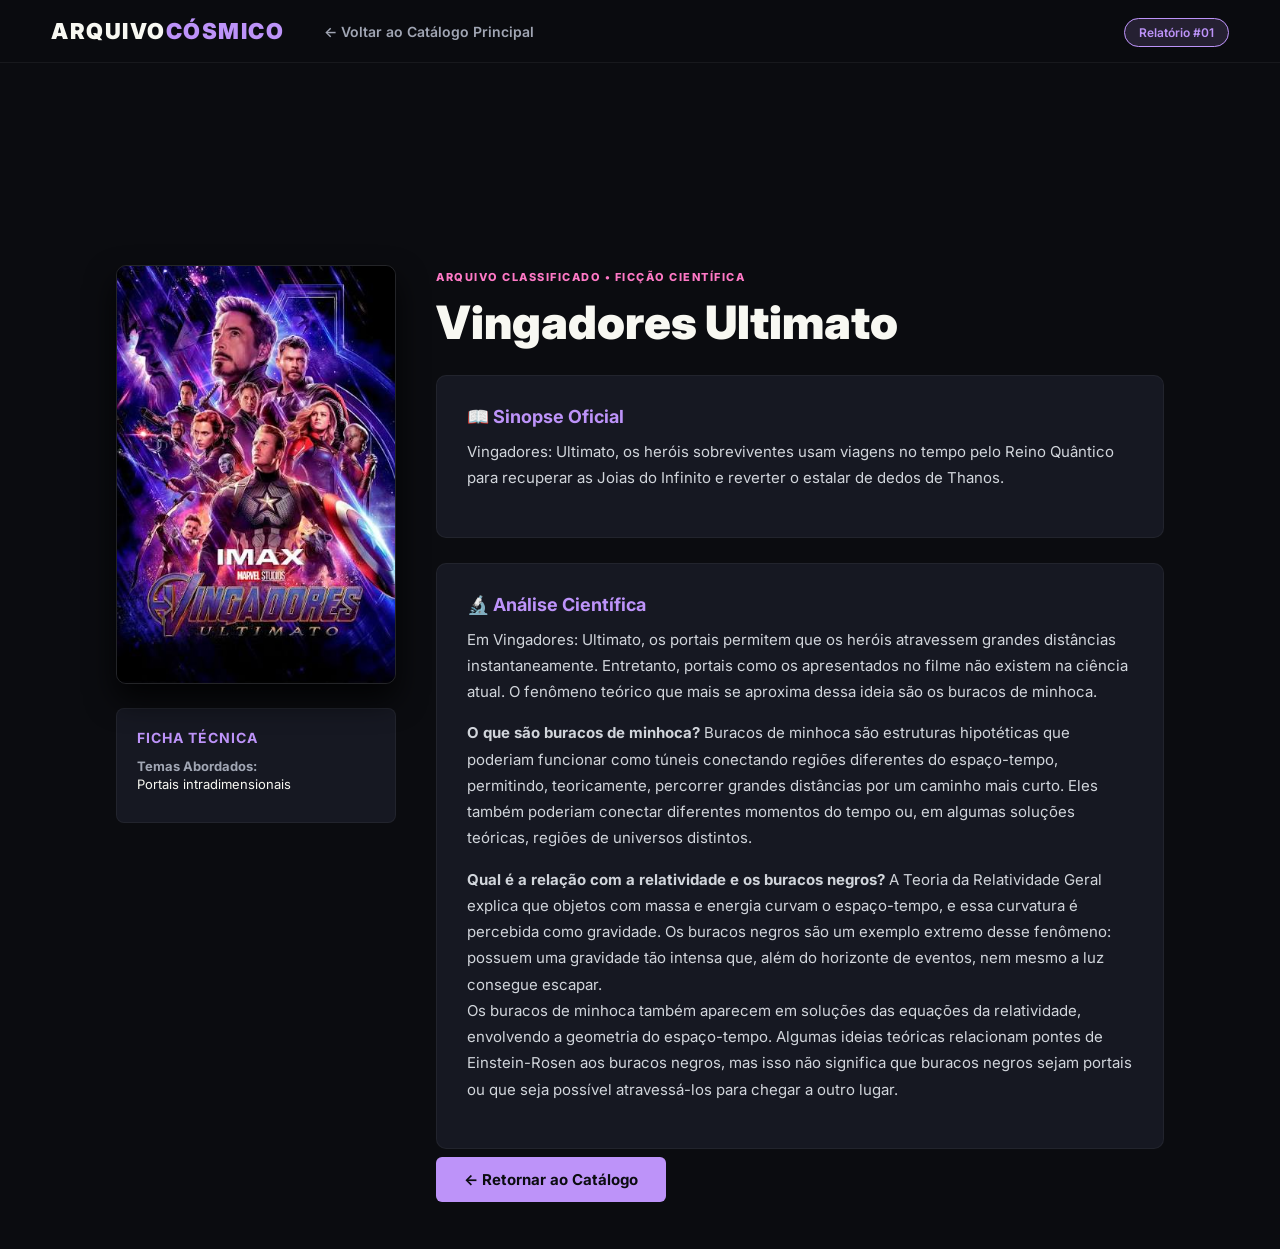
==== filmes/filme1.html @ fa0cc188 "Add CSS styles, images, and HTML files for movie details" ====
<!DOCTYPE html>
<html lang="pt-br">
<head>
    <meta charset="UTF-8">
    <meta name="viewport" content="width=device-width, initial-scale=1.0">
    <title>Vingadores Ultimato | Arquivo Cósmico</title>
    <link rel="stylesheet" href="/assets/css/style.css">
    <link href="https://fonts.googleapis.com/css2?family=Inter:wght@400;600;800;900&display=swap" rel="stylesheet">
</head>
<body>

    <header class="navbar">
        <div class="nav-esquerda">
            <h1 class="logo">ARQUIVO<span>CÓSMICO</span></h1>
            <nav>
                <a href="/index.html">&#8592; Voltar ao Catálogo Principal</a>
            </nav>
        </div>
        <div class="nav-direita">
            <span class="perfil-badge">Relatório #01</span>
        </div>
    </header>

    <!-- Imagem de Fundo Panorâmica -->
    <div class="banner-filme"></div>

    <!-- Divisão em 2 Colunas: Barra Lateral + Conteúdo -->
    <main class="container-detalhes">
        <div class="grid-interna">
            
            <!-- COLUNA ESQUERDA: Pôster e Ficha Técnica -->
            <aside class="poster-lateral">
                <img src="/assets/img/VingadoresUltimato.png" alt="Pôster Interestelar">
                
                <div class="ficha-tecnica">
                    <h4>Ficha Técnica</h4>
                    <div class="ficha-item">
                        <strong>Temas Abordados:</strong>
                        Portais intradimensionais                     </div>
                </div>
            </aside>

            <!-- COLUNA DIREITA: Textos do Trabalho -->
            <section class="conteudo-principal">
                <span class="tag-destaque">ARQUIVO CLASSIFICADO • FICÇÃO CIENTÍFICA</span>
                <h1>Vingadores Ultimato</h1>
            

                <!-- Bloco 1: Sinopse -->
                <div class="bloco-artigo">
                    <h3>&#128214; Sinopse Oficial</h3>
                    <p>
                       Vingadores: Ultimato, os heróis sobreviventes usam viagens no tempo pelo Reino Quântico para recuperar as Joias do Infinito e reverter o estalar de dedos de Thanos.                    </p>
                </div>

                <!-- Bloco 2: Análise do Trabalho -->
                <div class="bloco-artigo">
                    <h3>&#128300; Análise Científica</h3>
                    <p>
                        Em Vingadores: Ultimato, os portais permitem que os heróis atravessem grandes distâncias instantaneamente. Entretanto, portais como os apresentados no filme não existem na ciência atual. O fenômeno teórico que mais se aproxima dessa ideia são os buracos de minhoca.                   </p>
                    <p>
                        <strong>O que são buracos de minhoca?</strong> Buracos de minhoca são estruturas hipotéticas que poderiam funcionar como túneis conectando regiões diferentes do espaço-tempo, permitindo, teoricamente, percorrer grandes distâncias por um caminho mais curto. Eles também poderiam conectar diferentes momentos do tempo ou, em algumas soluções teóricas, regiões de universos distintos.                    </p>
                    <p>
                        <strong>Qual é a relação com a relatividade e os buracos negros?</strong>  A Teoria da Relatividade Geral explica que objetos com massa e energia curvam o espaço-tempo, e essa curvatura é percebida como gravidade. Os buracos negros são um exemplo extremo desse fenômeno: possuem uma gravidade tão intensa que, além do horizonte de eventos, nem mesmo a luz consegue escapar. <br>     Os buracos de minhoca também aparecem em soluções das equações da relatividade, envolvendo a geometria do espaço-tempo. Algumas ideias teóricas relacionam pontes de Einstein-Rosen aos buracos negros, mas isso não significa que buracos negros sejam portais ou que seja possível atravessá-los para chegar a outro lugar.
                    </div>

                <br>
                <a href="/index.html" class="btn-primario">&#8592; Retornar ao Catálogo</a>
            </section>

        </div>
    </main>

</body>
</html>
---- assets/css/style.css ----
:root {
    --bg-principal: #0b0c10;
    --bg-card: #161822;
    --cor-destaque: #bd93f9; /* Roxo espacial */
    --cor-secundaria: #ff79c6;
    --verde-match: #50fa7b;
    --texto-branco: #f8f8f2;
    --texto-cinza: #a1a6b4;
}

* {
    margin: 0;
    padding: 0;
    box-sizing: border-box;
    font-family: 'Inter', sans-serif;
    scroll-behavior: smooth;
}

body {
    background-color: var(--bg-principal);
    color: var(--texto-branco);
    overflow-x: hidden;
}

/* NAVBAR GLASSMORPHISM */
.navbar {
    display: flex;
    justify-content: space-between;
    align-items: center;
    padding: 18px 4%;
    background: rgba(11, 12, 16, 0.85);
    backdrop-filter: blur(12px);
    position: fixed;
    width: 100%;
    top: 0;
    z-index: 1000;
    border-bottom: 1px solid rgba(255, 255, 255, 0.06);
}

.nav-esquerda {
    display: flex;
    align-items: center;
    gap: 40px;
}

.logo {
    font-size: 22px;
    font-weight: 900;
    letter-spacing: 1.5px;
    color: var(--texto-branco);
}

.logo span {
    color: var(--cor-destaque);
}

.navbar nav a {
    color: var(--texto-cinza);
    text-decoration: none;
    margin-right: 22px;
    font-size: 14px;
    font-weight: 600;
    transition: color 0.3s;
}

.navbar nav a:hover, .navbar nav a.ativo {
    color: var(--texto-branco);
}

.perfil-badge {
    background: rgba(189, 147, 249, 0.15);
    border: 1px solid var(--cor-destaque);
    color: var(--cor-destaque);
    padding: 6px 14px;
    border-radius: 20px;
    font-size: 12px;
    font-weight: 600;
}

/* HERO BANNER */
.hero {
    position: relative;
    height: 80vh;
    background: url('https://images.unsplash.com/photo-1462331940025-496dfbfc7564?auto=format&fit=crop&w=1600&q=80') center/cover no-repeat;
    display: flex;
    align-items: center;
    padding: 0 4%;
}

.hero-overlay {
    position: absolute;
    inset: 0;
    background: linear-gradient(90deg, #0b0c10 25%, rgba(11,12,16,0.6) 65%, transparent 100%),
                linear-gradient(0deg, #0b0c10 5%, transparent 40%);
}

.hero-content {
    position: relative;
    z-index: 2;
    max-width: 600px;
    margin-top: 50px;
}

.tag-destaque {
    display: inline-block;
    font-size: 11px;
    font-weight: 800;
    letter-spacing: 1.5px;
    color: var(--cor-secundaria);
    margin-bottom: 10px;
}

.hero-content h2 {
    font-size: 56px;
    font-weight: 900;
    line-height: 1.05;
    margin-bottom: 15px;
}

.hero-meta {
    display: flex;
    align-items: center;
    gap: 15px;
    font-size: 14px;
    font-weight: 600;
    margin-bottom: 20px;
}

.relevancia { color: var(--verde-match); }
.idade, .qualidade {
    border: 1px solid var(--texto-cinza);
    padding: 2px 6px;
    border-radius: 3px;
    font-size: 11px;
}

.hero-content p {
    color: var(--texto-cinza);
    font-size: 16px;
    line-height: 1.6;
    margin-bottom: 28px;
}

.hero-botoes {
    display: flex;
    gap: 15px;
}

.btn-primario, .btn-secundario {
    padding: 13px 28px;
    border-radius: 6px;
    font-weight: 700;
    font-size: 15px;
    text-decoration: none;
    transition: all 0.25s ease;
}

.btn-primario {
    background-color: var(--cor-destaque);
    color: #0b0c10;
}

.btn-primario:hover {
    background-color: #d2b4fc;
    transform: translateY(-2px);
}

.btn-secundario {
    background-color: rgba(255, 255, 255, 0.12);
    color: var(--texto-branco);
    backdrop-filter: blur(5px);
}

.btn-secundario:hover {
    background-color: rgba(255, 255, 255, 0.22);
}

/* DIVISÕES DE CATEGORIAS */
.catalogo {
    padding: 10px 4% 60px;
    position: relative;
    z-index: 5;
    margin-top: -50px; /* Sobrepõe levemente o banner como na Netflix */
}

.sessao-categoria {
    margin-bottom: 50px;
}

.cabecalho-categoria {
    display: flex;
    justify-content: space-between;
    align-items: flex-end;
    margin-bottom: 18px;
    padding-bottom: 8px;
    border-bottom: 1px solid rgba(255, 255, 255, 0.08);
}

.cabecalho-categoria h3 {
    font-size: 20px;
    font-weight: 800;
    letter-spacing: 0.5px;
    position: relative;
    padding-left: 14px;
}

.cabecalho-categoria h3::before {
    content: "";
    position: absolute;
    left: 0;
    top: 3px;
    bottom: 3px;
    width: 4px;
    background: var(--cor-destaque);
    border-radius: 2px;
}

.ver-tudo {
    font-size: 13px;
    color: var(--cor-destaque);
    font-weight: 600;
}

/* GRID E CARDS AVANÇADOS */
.filmes-grid {
    display: grid;
    grid-template-columns: repeat(auto-fill, minmax(240px, 1fr));
    gap: 22px;
}

.filme-card {
    position: relative;
    height: 360px;
    border-radius: 8px;
    overflow: hidden;
    background-color: var(--bg-card);
    border: 1px solid rgba(255, 255, 255, 0.07);
    transition: transform 0.35s cubic-bezier(0.25, 0.8, 0.25, 1), box-shadow 0.35s ease, border-color 0.35s ease;
}

.filme-card a {
    text-decoration: none;
    color: inherit;
    display: block;
    width: 100%;
    height: 100%;
}

.filme-card img {
    width: 100%;
    height: 100%;
    object-fit: cover;
    transition: transform 0.5s ease, filter 0.35s ease;
}

.card-badge {
    position: absolute;
    top: 12px;
    right: 12px;
    background: var(--cor-destaque);
    color: #0b0c10;
    font-size: 10px;
    font-weight: 900;
    padding: 4px 8px;
    border-radius: 4px;
    z-index: 3;
    letter-spacing: 0.5px;
}

/* OVERLAY DO CARD (Aparece no Hover) */
.card-overlay {
    position: absolute;
    inset: 0;
    background: linear-gradient(to top, rgba(11, 12, 16, 0.98) 15%, rgba(11, 12, 16, 0.7) 55%, transparent 100%);
    display: flex;
    flex-direction: column;
    justify-content: flex-end;
    padding: 20px;
    opacity: 0.9;
    transition: all 0.3s ease;
}

.card-overlay h4 {
    font-size: 19px;
    font-weight: 800;
    margin-bottom: 6px;
}

.card-meta {
    display: flex;
    align-items: center;
    gap: 10px;
    font-size: 12px;
    font-weight: 600;
    margin-bottom: 8px;
}

.match { color: var(--verde-match); }
.idade-box {
    border: 1px solid var(--texto-cinza);
    padding: 1px 5px;
    border-radius: 3px;
    font-size: 10px;
}

.card-tags {
    font-size: 12px;
    color: var(--texto-cinza);
    margin-bottom: 14px;
}

.btn-card {
    background: rgba(189, 147, 249, 0.2);
    border: 1px solid var(--cor-destaque);
    color: var(--cor-destaque);
    text-align: center;
    padding: 8px;
    border-radius: 5px;
    font-size: 12px;
    font-weight: 700;
    transform: translateY(10px);
    opacity: 0;
    transition: all 0.3s ease;
}

/* EFEITOS QUANDO PASSA O MOUSE NA DIV DO FILME */
.filme-card:hover {
    transform: translateY(-8px) scale(1.03);
    box-shadow: 0 18px 35px rgba(0, 0, 0, 0.8), 0 0 15px rgba(189, 147, 249, 0.2);
    border-color: var(--cor-destaque);
    z-index: 10;
}

.filme-card:hover img {
    transform: scale(1.1);
    filter: brightness(0.45);
}

.filme-card:hover .btn-card {
    transform: translateY(0);
    opacity: 1;
}

/* ==========================================
   ESTILOS DA PÁGINA INTERNA DO FILME
   ========================================== */
.banner-filme {
    height: 45vh;
    background: linear-gradient(to bottom, rgba(11,12,16,0.3), var(--bg-principal)),
                url('https://images.unsplash.com/photo-1451187580459-43490279c0fa?auto=format&fit=crop&w=1600&q=80') center/cover;
}

.container-detalhes {
    max-width: 1150px;
    margin: -140px auto 60px;
    padding: 0 4%;
    position: relative;
    z-index: 10;
}

.grid-interna {
    display: grid;
    grid-template-columns: 280px 1fr;
    gap: 40px;
}

.poster-lateral img {
    width: 100%;
    border-radius: 10px;
    box-shadow: 0 15px 30px rgba(0,0,0,0.8);
    border: 1px solid rgba(255,255,255,0.1);
}

.ficha-tecnica {
    background: var(--bg-card);
    padding: 20px;
    border-radius: 8px;
    margin-top: 20px;
    border: 1px solid rgba(255,255,255,0.05);
}

.ficha-tecnica h4 {
    font-size: 14px;
    color: var(--cor-destaque);
    margin-bottom: 12px;
    text-transform: uppercase;
    letter-spacing: 1px;
}

.ficha-item {
    margin-bottom: 10px;
    font-size: 13px;
}

.ficha-item strong {
    color: var(--texto-cinza);
    display: block;
    margin-bottom: 2px;
}

.conteudo-principal h1 {
    font-size: 46px;
    font-weight: 900;
    margin-bottom: 10px;
}

.bloco-artigo {
    background: var(--bg-card);
    padding: 30px;
    border-radius: 10px;
    margin-top: 25px;
    border: 1px solid rgba(255,255,255,0.05);
}

.bloco-artigo h3 {
    color: var(--cor-destaque);
    font-size: 18px;
    margin-bottom: 12px;
    display: flex;
    align-items: center;
    gap: 8px;
}

.bloco-artigo p {
    color: #d1d5db;
    line-height: 1.75;
    font-size: 15px;
    margin-bottom: 15px;
}

.rodape {
    text-align: center;
    padding: 30px;
    border-top: 1px solid rgba(255,255,255,0.06);
    color: var(--texto-cinza);
    font-size: 13px;
}

@media (max-width: 800px) {
    .grid-interna { grid-template-columns: 1fr; }
    .poster-lateral { max-width: 260px; margin: 0 auto; }
    .hero-content h2 { font-size: 36px; }
}
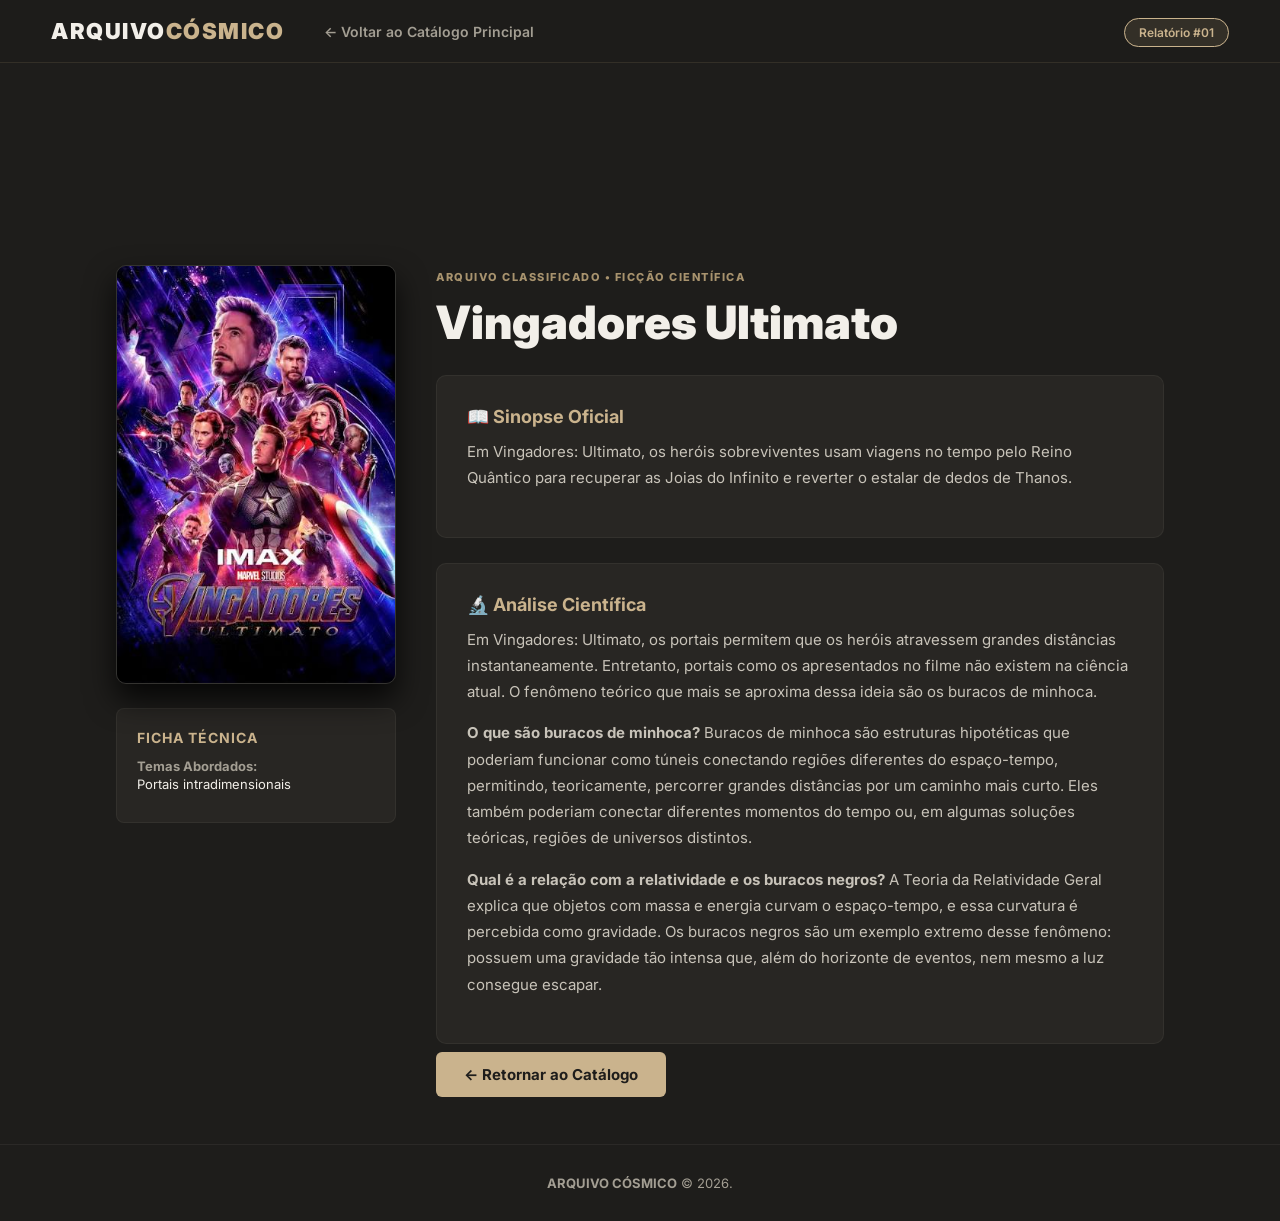
==== commit 26517c81: "Refactor code structure for improved readability and maintainability" ====
--- a/filmes/filme1.html
+++ b/filmes/filme1.html
@@ -30,13 +30,14 @@
             
             <!-- COLUNA ESQUERDA: Pôster e Ficha Técnica -->
             <aside class="poster-lateral">
-                <img src="/assets/img/VingadoresUltimato.png" alt="Pôster Interestelar">
+                <img src="/assets/img/VingadoresUltimato.png" alt="Pôster Vingadores Ultimato">
                 
                 <div class="ficha-tecnica">
                     <h4>Ficha Técnica</h4>
                     <div class="ficha-item">
                         <strong>Temas Abordados:</strong>
-                        Portais intradimensionais                     </div>
+                        Portais intradimensionais
+                    </div>
                 </div>
             </aside>
 
@@ -44,25 +45,28 @@
             <section class="conteudo-principal">
                 <span class="tag-destaque">ARQUIVO CLASSIFICADO • FICÇÃO CIENTÍFICA</span>
                 <h1>Vingadores Ultimato</h1>
-            
 
                 <!-- Bloco 1: Sinopse -->
                 <div class="bloco-artigo">
                     <h3>&#128214; Sinopse Oficial</h3>
                     <p>
-                       Vingadores: Ultimato, os heróis sobreviventes usam viagens no tempo pelo Reino Quântico para recuperar as Joias do Infinito e reverter o estalar de dedos de Thanos.                    </p>
+                       Em Vingadores: Ultimato, os heróis sobreviventes usam viagens no tempo pelo Reino Quântico para recuperar as Joias do Infinito e reverter o estalar de dedos de Thanos.
+                    </p>
                 </div>
 
                 <!-- Bloco 2: Análise do Trabalho -->
                 <div class="bloco-artigo">
                     <h3>&#128300; Análise Científica</h3>
                     <p>
-                        Em Vingadores: Ultimato, os portais permitem que os heróis atravessem grandes distâncias instantaneamente. Entretanto, portais como os apresentados no filme não existem na ciência atual. O fenômeno teórico que mais se aproxima dessa ideia são os buracos de minhoca.                   </p>
+                        Em Vingadores: Ultimato, os portais permitem que os heróis atravessem grandes distâncias instantaneamente. Entretanto, portais como os apresentados no filme não existem na ciência atual. O fenômeno teórico que mais se aproxima dessa ideia são os buracos de minhoca.
+                    </p>
                     <p>
-                        <strong>O que são buracos de minhoca?</strong> Buracos de minhoca são estruturas hipotéticas que poderiam funcionar como túneis conectando regiões diferentes do espaço-tempo, permitindo, teoricamente, percorrer grandes distâncias por um caminho mais curto. Eles também poderiam conectar diferentes momentos do tempo ou, em algumas soluções teóricas, regiões de universos distintos.                    </p>
+                        <strong>O que são buracos de minhoca?</strong> Buracos de minhoca são estruturas hipotéticas que poderiam funcionar como túneis conectando regiões diferentes do espaço-tempo, permitindo, teoricamente, percorrer grandes distâncias por um caminho mais curto. Eles também poderiam conectar diferentes momentos do tempo ou, em algumas soluções teóricas, regiões de universos distintos.
+                    </p>
                     <p>
-                        <strong>Qual é a relação com a relatividade e os buracos negros?</strong>  A Teoria da Relatividade Geral explica que objetos com massa e energia curvam o espaço-tempo, e essa curvatura é percebida como gravidade. Os buracos negros são um exemplo extremo desse fenômeno: possuem uma gravidade tão intensa que, além do horizonte de eventos, nem mesmo a luz consegue escapar. <br>     Os buracos de minhoca também aparecem em soluções das equações da relatividade, envolvendo a geometria do espaço-tempo. Algumas ideias teóricas relacionam pontes de Einstein-Rosen aos buracos negros, mas isso não significa que buracos negros sejam portais ou que seja possível atravessá-los para chegar a outro lugar.
-                    </div>
+                        <strong>Qual é a relação com a relatividade e os buracos negros?</strong> A Teoria da Relatividade Geral explica que objetos com massa e energia curvam o espaço-tempo, e essa curvatura é percebida como gravidade. Os buracos negros são um exemplo extremo desse fenômeno: possuem uma gravidade tão intensa que, além do horizonte de eventos, nem mesmo a luz consegue escapar.
+                    </p>
+                </div>
 
                 <br>
                 <a href="/index.html" class="btn-primario">&#8592; Retornar ao Catálogo</a>
@@ -71,5 +75,10 @@
         </div>
     </main>
 
+    <!-- Rodapé Profissional -->
+    <footer class="rodape">
+        <p><strong>ARQUIVO CÓSMICO</strong> &copy; 2026.</p>
+    </footer>
+
 </body>
 </html>
--- a/assets/css/style.css
+++ b/assets/css/style.css
@@ -1,11 +1,11 @@
 :root {
-    --bg-principal: #0b0c10;
-    --bg-card: #161822;
-    --cor-destaque: #bd93f9; /* Roxo espacial */
-    --cor-secundaria: #ff79c6;
-    --verde-match: #50fa7b;
-    --texto-branco: #f8f8f2;
-    --texto-cinza: #a1a6b4;
+    --bg-principal: #1E1D1B; /* Cinza escuro de tinta/fundo antigo */
+    --bg-card: #282623;      /* Tom de card escuro envelhecido */
+    --cor-destaque: #CAB38D; /* Tom pergaminho / papel antigo */
+    --cor-secundaria: #A8936E;/* Variação mais fechada do pergaminho */
+    --verde-match: #8A9A86;  /* Verde musgo suave/vintage */
+    --texto-branco: #F2EFE9; /* Tom de papel claro/marfim */
+    --texto-cinza: #A39E93;  /* Cinza acastanhado estilo texto antigo */
 }
 
 * {
@@ -28,13 +28,13 @@
     justify-content: space-between;
     align-items: center;
     padding: 18px 4%;
-    background: rgba(11, 12, 16, 0.85);
+    background: rgba(30, 29, 27, 0.88);
     backdrop-filter: blur(12px);
     position: fixed;
     width: 100%;
     top: 0;
     z-index: 1000;
-    border-bottom: 1px solid rgba(255, 255, 255, 0.06);
+    border-bottom: 1px solid rgba(202, 179, 141, 0.12);
 }
 
 .nav-esquerda {
@@ -68,7 +68,7 @@
 }
 
 .perfil-badge {
-    background: rgba(189, 147, 249, 0.15);
+    background: rgba(202, 179, 141, 0.12);
     border: 1px solid var(--cor-destaque);
     color: var(--cor-destaque);
     padding: 6px 14px;
@@ -90,8 +90,8 @@
 .hero-overlay {
     position: absolute;
     inset: 0;
-    background: linear-gradient(90deg, #0b0c10 25%, rgba(11,12,16,0.6) 65%, transparent 100%),
-                linear-gradient(0deg, #0b0c10 5%, transparent 40%);
+    background: linear-gradient(90deg, #1E1D1B 25%, rgba(30,29,27,0.7) 65%, transparent 100%),
+                linear-gradient(0deg, #1E1D1B 5%, transparent 40%);
 }
 
 .hero-content {
@@ -157,22 +157,22 @@
 
 .btn-primario {
     background-color: var(--cor-destaque);
-    color: #0b0c10;
+    color: #1E1D1B;
 }
 
 .btn-primario:hover {
-    background-color: #d2b4fc;
+    background-color: #dbc9a9;
     transform: translateY(-2px);
 }
 
 .btn-secundario {
-    background-color: rgba(255, 255, 255, 0.12);
+    background-color: rgba(242, 239, 233, 0.08);
     color: var(--texto-branco);
     backdrop-filter: blur(5px);
 }
 
 .btn-secundario:hover {
-    background-color: rgba(255, 255, 255, 0.22);
+    background-color: rgba(242, 239, 233, 0.16);
 }
 
 /* DIVISÕES DE CATEGORIAS */
@@ -180,7 +180,7 @@
     padding: 10px 4% 60px;
     position: relative;
     z-index: 5;
-    margin-top: -50px; /* Sobrepõe levemente o banner como na Netflix */
+    margin-top: -50px;
 }
 
 .sessao-categoria {
@@ -193,7 +193,7 @@
     align-items: flex-end;
     margin-bottom: 18px;
     padding-bottom: 8px;
-    border-bottom: 1px solid rgba(255, 255, 255, 0.08);
+    border-bottom: 1px solid rgba(242, 239, 233, 0.08);
 }
 
 .cabecalho-categoria h3 {
@@ -234,7 +234,8 @@
     border-radius: 8px;
     overflow: hidden;
     background-color: var(--bg-card);
-    border: 1px solid rgba(255, 255, 255, 0.07);
+    border: 1px solid rgba(242, 239, 233, 0.07);
+    box-shadow: 0 4px 12px rgba(0, 0, 0, 0.4);
     transition: transform 0.35s cubic-bezier(0.25, 0.8, 0.25, 1), box-shadow 0.35s ease, border-color 0.35s ease;
 }
 
@@ -258,7 +259,7 @@
     top: 12px;
     right: 12px;
     background: var(--cor-destaque);
-    color: #0b0c10;
+    color: #1E1D1B;
     font-size: 10px;
     font-weight: 900;
     padding: 4px 8px;
@@ -271,7 +272,7 @@
 .card-overlay {
     position: absolute;
     inset: 0;
-    background: linear-gradient(to top, rgba(11, 12, 16, 0.98) 15%, rgba(11, 12, 16, 0.7) 55%, transparent 100%);
+    background: linear-gradient(to top, rgba(30, 29, 27, 0.98) 15%, rgba(30, 29, 27, 0.7) 55%, transparent 100%);
     display: flex;
     flex-direction: column;
     justify-content: flex-end;
@@ -310,7 +311,7 @@
 }
 
 .btn-card {
-    background: rgba(189, 147, 249, 0.2);
+    background: rgba(202, 179, 141, 0.2);
     border: 1px solid var(--cor-destaque);
     color: var(--cor-destaque);
     text-align: center;
@@ -326,7 +327,7 @@
 /* EFEITOS QUANDO PASSA O MOUSE NA DIV DO FILME */
 .filme-card:hover {
     transform: translateY(-8px) scale(1.03);
-    box-shadow: 0 18px 35px rgba(0, 0, 0, 0.8), 0 0 15px rgba(189, 147, 249, 0.2);
+    box-shadow: 0 18px 35px rgba(0, 0, 0, 0.8), 0 0 15px rgba(202, 179, 141, 0.25);
     border-color: var(--cor-destaque);
     z-index: 10;
 }
@@ -346,7 +347,7 @@
    ========================================== */
 .banner-filme {
     height: 45vh;
-    background: linear-gradient(to bottom, rgba(11,12,16,0.3), var(--bg-principal)),
+    background: linear-gradient(to bottom, rgba(30,29,27,0.3), var(--bg-principal)),
                 url('https://images.unsplash.com/photo-1451187580459-43490279c0fa?auto=format&fit=crop&w=1600&q=80') center/cover;
 }
 
@@ -368,7 +369,7 @@
     width: 100%;
     border-radius: 10px;
     box-shadow: 0 15px 30px rgba(0,0,0,0.8);
-    border: 1px solid rgba(255,255,255,0.1);
+    border: 1px solid rgba(242,239,233,0.1);
 }
 
 .ficha-tecnica {
@@ -376,7 +377,7 @@
     padding: 20px;
     border-radius: 8px;
     margin-top: 20px;
-    border: 1px solid rgba(255,255,255,0.05);
+    border: 1px solid rgba(242,239,233,0.05);
 }
 
 .ficha-tecnica h4 {
@@ -409,7 +410,7 @@
     padding: 30px;
     border-radius: 10px;
     margin-top: 25px;
-    border: 1px solid rgba(255,255,255,0.05);
+    border: 1px solid rgba(242,239,233,0.05);
 }
 
 .bloco-artigo h3 {
@@ -422,7 +423,7 @@
 }
 
 .bloco-artigo p {
-    color: #d1d5db;
+    color: #C8C3B9;
     line-height: 1.75;
     font-size: 15px;
     margin-bottom: 15px;
@@ -431,7 +432,7 @@
 .rodape {
     text-align: center;
     padding: 30px;
-    border-top: 1px solid rgba(255,255,255,0.06);
+    border-top: 1px solid rgba(242,239,233,0.06);
     color: var(--texto-cinza);
     font-size: 13px;
 }
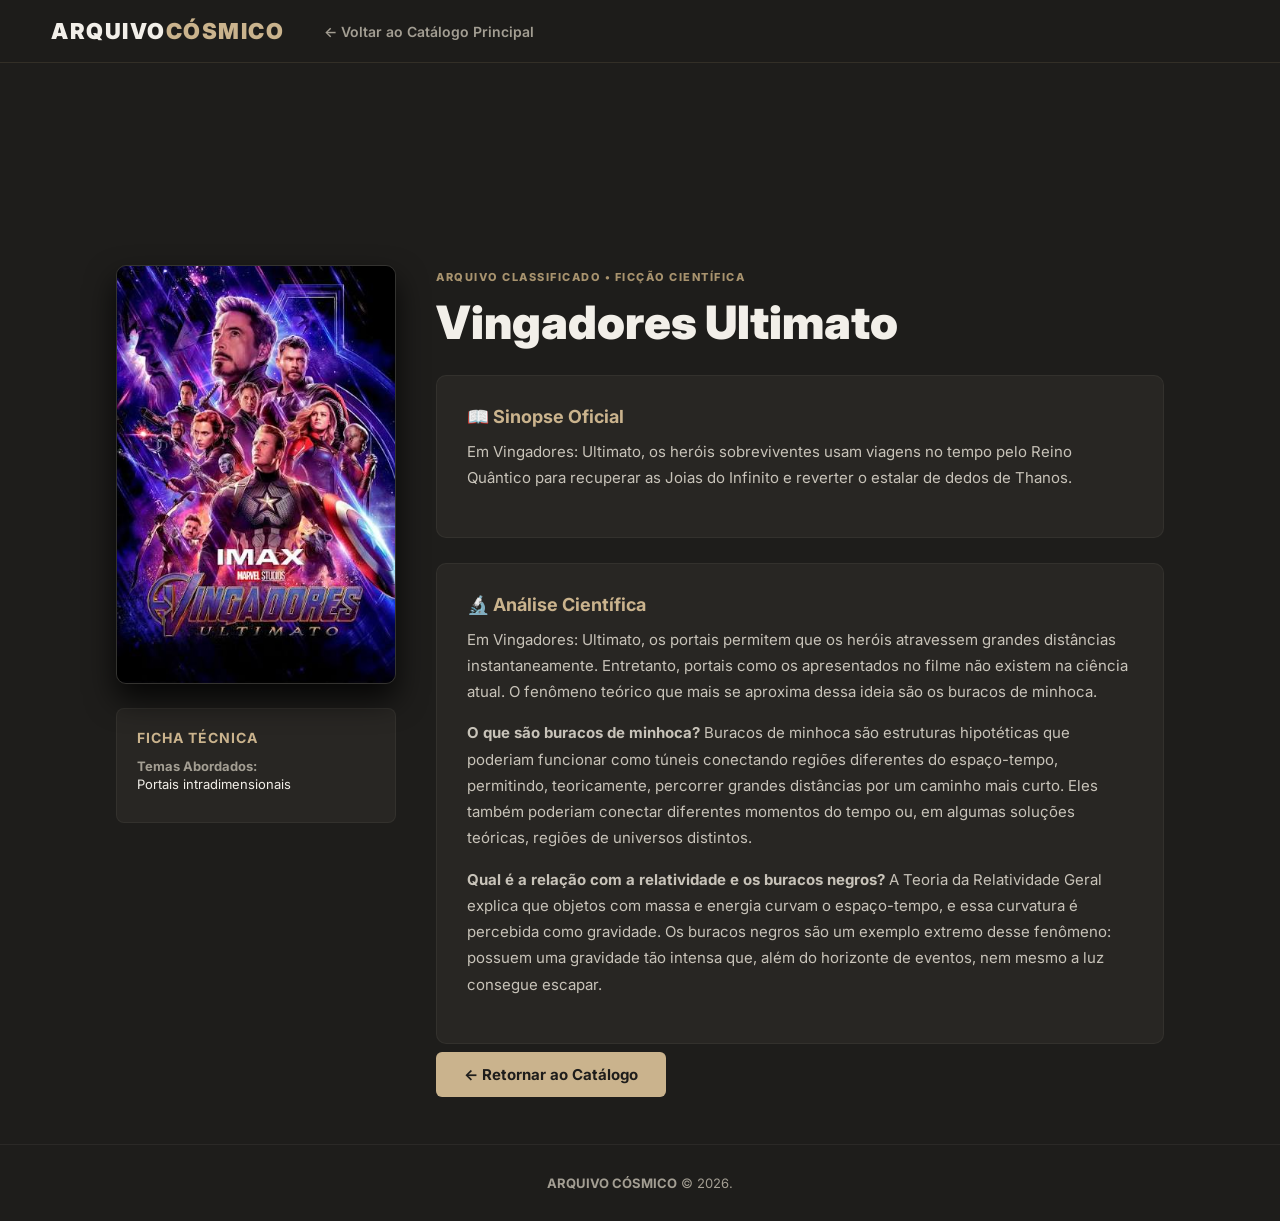
==== commit 22167ab7: "Refactor hero section content and update navigation button text for clarity" ====
--- a/filmes/filme1.html
+++ b/filmes/filme1.html
@@ -17,7 +17,7 @@
             </nav>
         </div>
         <div class="nav-direita">
-            <span class="perfil-badge">Relatório #01</span>
+            
         </div>
     </header>
 
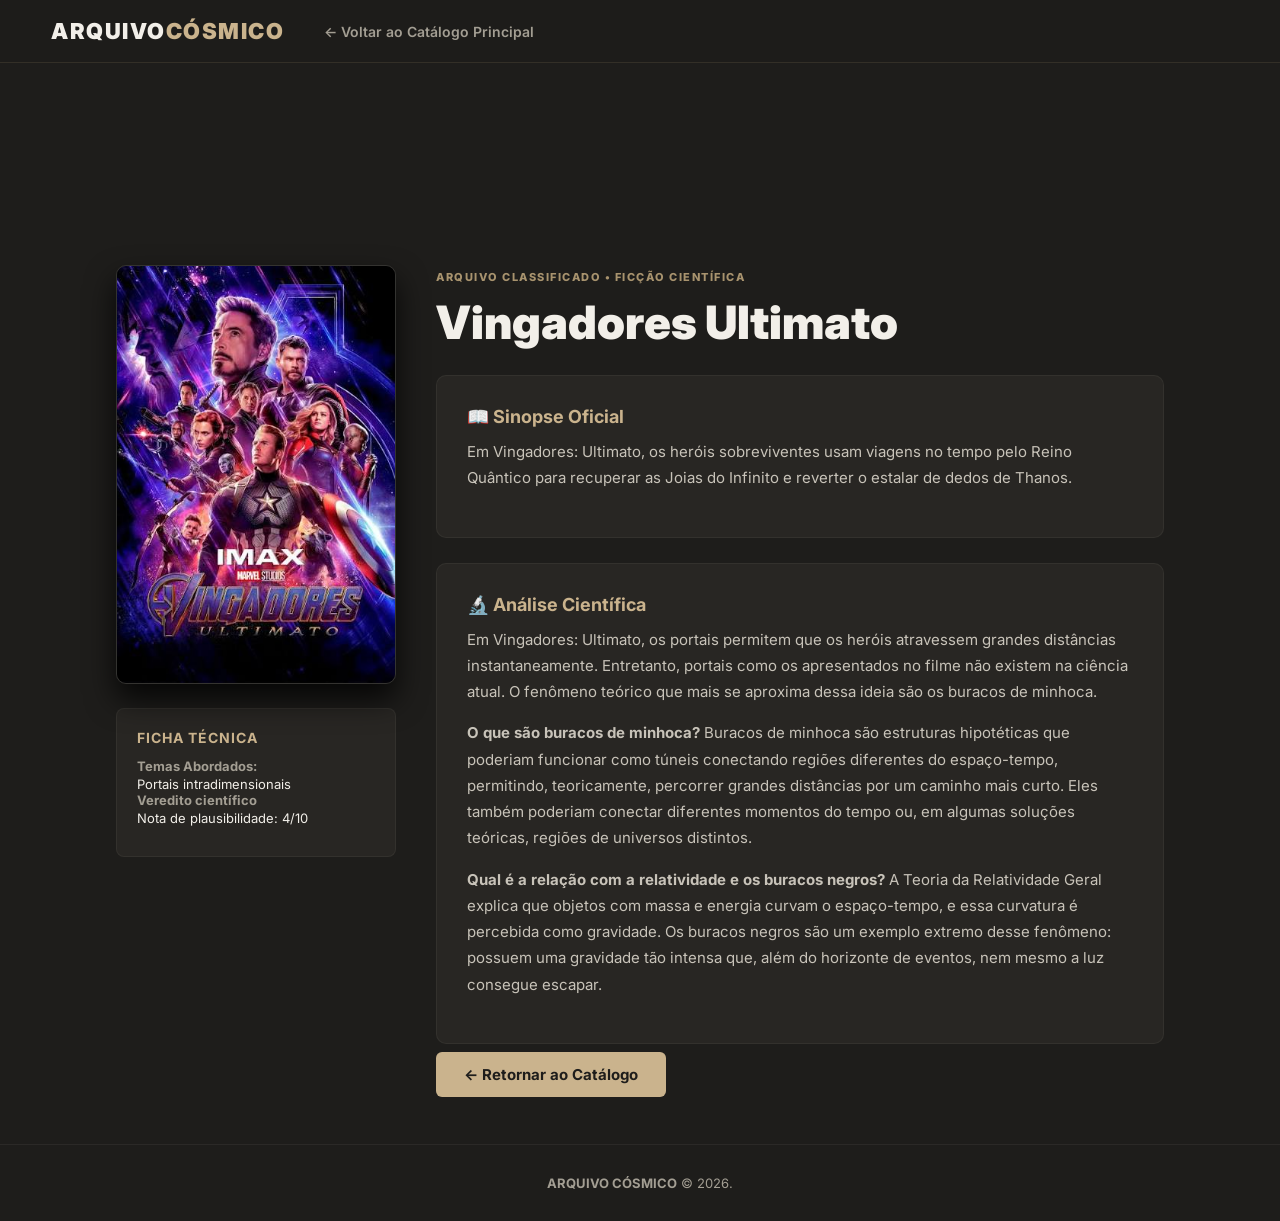
==== commit 9f35b714: "Add scientific verdict and plausibility rating to movie details" ====
--- a/filmes/filme1.html
+++ b/filmes/filme1.html
@@ -37,6 +37,7 @@
                     <div class="ficha-item">
                         <strong>Temas Abordados:</strong>
                         Portais intradimensionais
+                        <strong>Veredito científico</strong> Nota de plausibilidade: 4/10
                     </div>
                 </div>
             </aside>
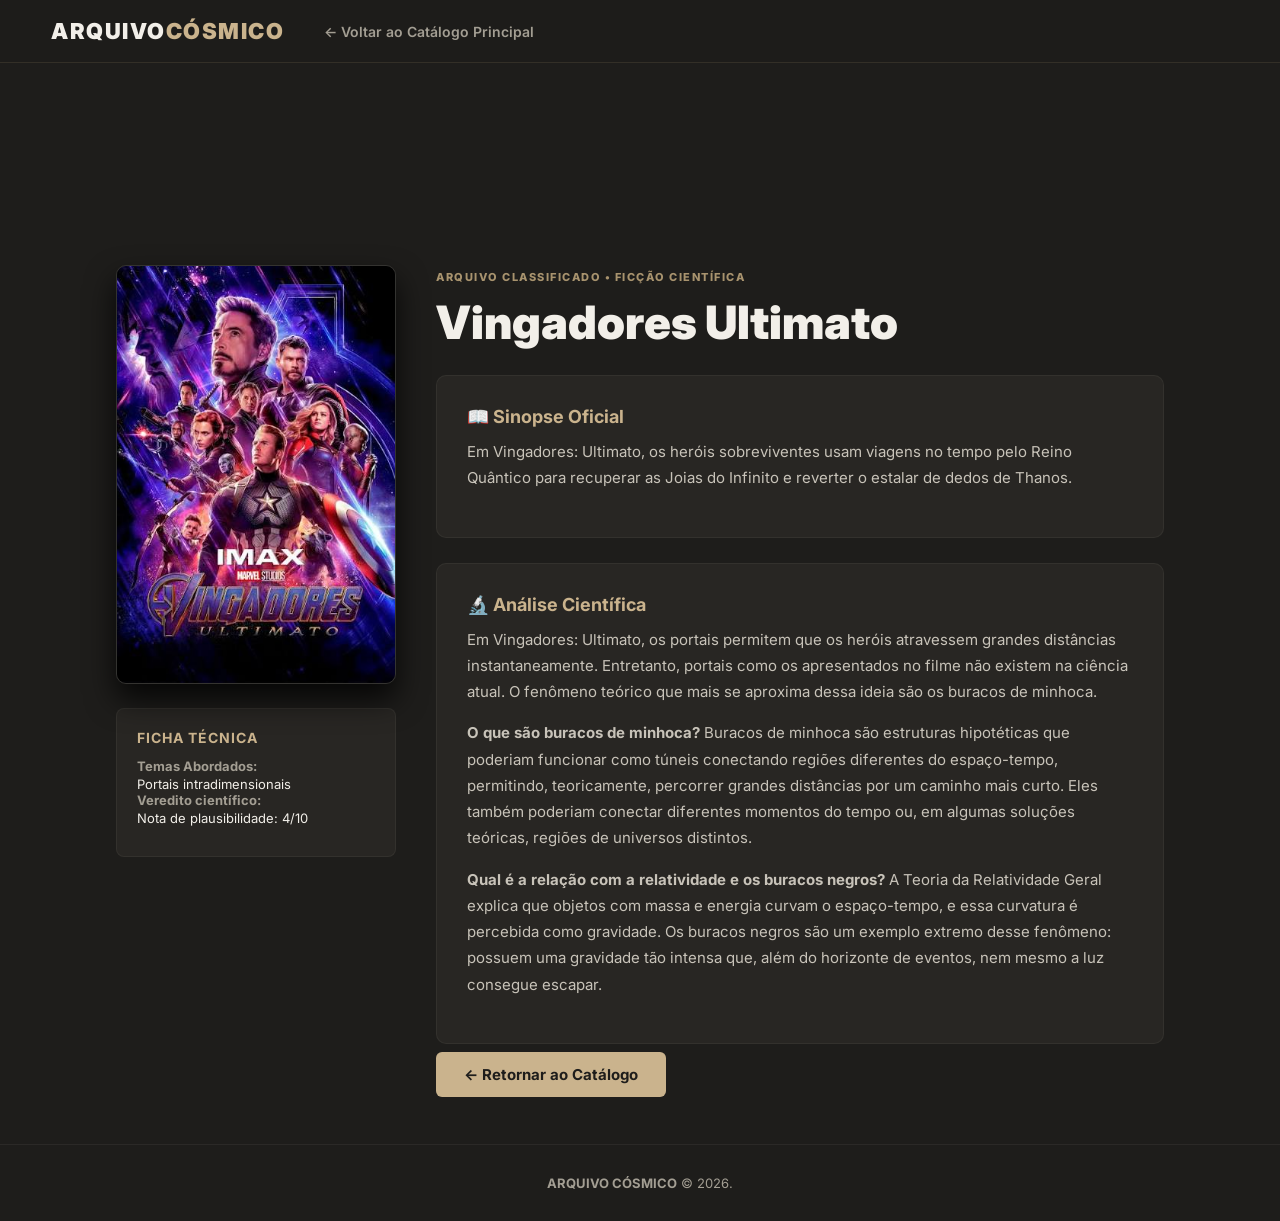
==== commit e9c80be9: "Add scientific verdict and plausibility ratings to movie details" ====
--- a/filmes/filme1.html
+++ b/filmes/filme1.html
@@ -37,7 +37,7 @@
                     <div class="ficha-item">
                         <strong>Temas Abordados:</strong>
                         Portais intradimensionais
-                        <strong>Veredito científico</strong> Nota de plausibilidade: 4/10
+                        <strong>Veredito científico:</strong> Nota de plausibilidade: 4/10
                     </div>
                 </div>
             </aside>
